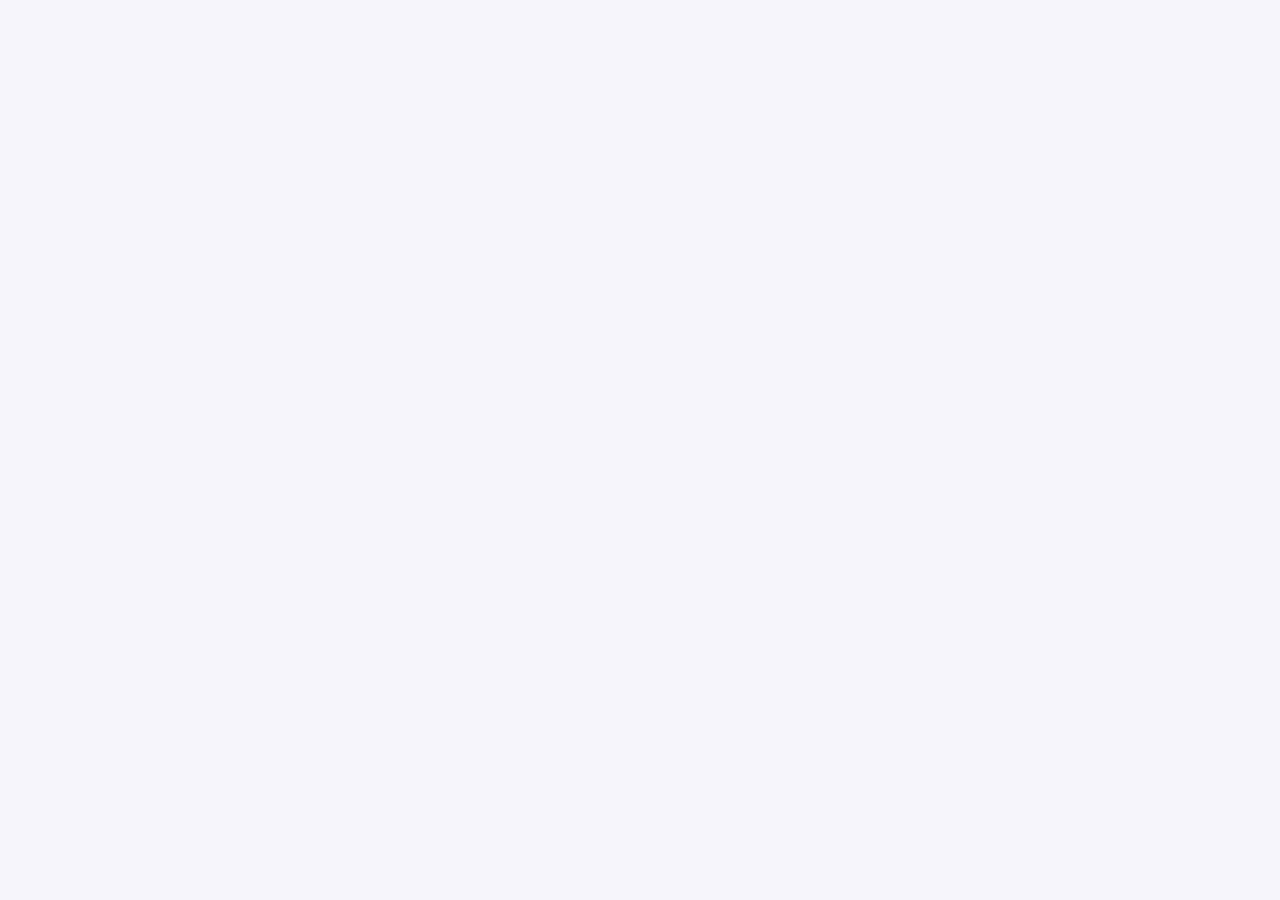
==== index.html @ eeeee3c4 "Add Masaha classroom platform prototype and lesson workspace" ====
<!doctype html><html lang="ar" dir="rtl"><head><meta charset="utf-8"><meta name="viewport" content="width=device-width, initial-scale=1, viewport-fit=cover"><meta name="theme-color" content="#F6F5FB"><meta name="description" content="مساحة، مكان المعلمة الهادئ لإدارة الدروس والصفوف والحصص"><link rel="manifest" href="manifest.webmanifest"><link rel="icon" href="assets/icon.svg" type="image/svg+xml"><link rel="stylesheet" href="assets/style.css"><link rel="stylesheet" href="assets/reference-refresh.css"><link rel="stylesheet" href="assets/verified-palette.css"><link rel="stylesheet" href="assets/experience.css"><title>مساحة | مساحة المعلمة</title></head><body><div id="app"></div><div id="toast" aria-live="polite"></div><script src="assets/media-store.js" defer></script><script src="assets/app.js" defer></script></body></html>
---- assets/style.css ----
*{box-sizing:border-box}html{scroll-behavior:smooth}body{margin:0;background:#f8f9fb;color:#24354a;font-family:-apple-system,BlinkMacSystemFont,"Segoe UI",Tahoma,Arial,sans-serif;font-size:14px}button,input,select,textarea{font:inherit}button{cursor:pointer}button:disabled{opacity:.4;cursor:not-allowed}a{color:inherit;text-decoration:none}svg{display:block}[hidden]{display:none!important}:root{--blue:#345b8b;--sky:#d7edf5;--ink:#24354a;--mute:#8292a4;--line:#e7ebf0;--soft:#f5f7fa;--white:#fff;--mint:#c8eae2}body.dark{--ink:#f1f6fc;--mute:#a8bbd0;--line:#354458;--soft:#1e2b3c;--white:#233348;background:#192638;color:var(--ink)}.shell{min-height:100vh;display:grid;grid-template-columns:218px minmax(0,1fr)}.rail{background:#f0f4f8;border-left:1px solid #e3eaf2;padding:24px 13px;position:sticky;top:0;height:100vh;overflow:auto;display:flex;flex-direction:column}.logo{display:flex;align-items:center;gap:11px;padding:0 10px 34px}.logo-mark{height:39px;width:39px;border-radius:13px;background:#345b8b;color:white;display:grid;place-items:center;font-size:23px;font-weight:700;position:relative}.logo-mark:after{content:'';width:7px;height:7px;background:#b6e6df;position:absolute;top:7px;left:7px;border-radius:50%}.logo strong{font-size:22px;letter-spacing:-.8px}.logo small{display:block;color:#8997a8;font-size:10px}.rail-label{font-size:10px;color:#92a2b4;padding:15px 13px 8px}.nav{display:flex;flex-direction:column;gap:3px}.nav button{width:100%;background:transparent;border:0;border-radius:11px;color:#61758e;display:flex;align-items:center;gap:11px;text-align:right;padding:11px 12px;font-size:12px}.nav button.active{background:#dce7f3;color:#274c7a;font-weight:700}.nav button:hover:not(.active){background:#e8eef5}.nav svg{width:18px;height:18px;stroke-width:1.65}.rail-bottom{margin-top:auto;padding:14px 7px 0}.profile-mini{display:flex;align-items:center;gap:10px;padding:11px;border-top:1px solid #dce4ee}.avatar{width:35px;height:35px;border-radius:13px;display:grid;place-items:center;background:#cfdeeb;color:#345b8b;font-size:17px}.profile-mini small{display:block;color:#8495a8;font-size:10px}.workspace{min-width:0;padding:29px clamp(20px,4vw,67px) 60px;max-width:1620px;width:100%;margin:auto}.topline{display:flex;align-items:center;justify-content:space-between;gap:12px;margin-bottom:35px}.bread{font-size:12px;color:#8a98a9}.topcontrols{display:flex;align-items:center;gap:9px}.iconbutton{height:40px;min-width:40px;background:var(--white);border:1px solid var(--line);color:var(--ink);border-radius:13px;display:inline-flex;align-items:center;justify-content:center;gap:7px;padding:0 12px}.iconbutton svg{width:18px;height:18px}.date-line{color:#657890;font-size:12px;margin-inline:10px}.section-kicker{letter-spacing:.1px;color:#8799ae;font-size:11px}.welcome{display:flex;gap:20px;align-items:flex-end;justify-content:space-between;margin-bottom:35px}.welcome h1{font-size:clamp(28px,3.25vw,48px);font-weight:700;letter-spacing:-1px;line-height:1.3;margin:5px 0 10px}.welcome p{margin:0;color:#8392a4;font-size:14px}.welcome .dayflower{width:91px;height:91px;flex:0 0 auto;opacity:.94}.line-heading{display:flex;align-items:center;justify-content:space-between;gap:12px;margin-bottom:16px}.line-heading h2{font-size:18px;margin:0}.line-heading .sub{font-size:11px;color:#94a2b0}.textbutton{border:0;background:none;color:#466b98;font-size:12px;padding:6px}.dashboard-flow{display:grid;grid-template-columns:minmax(0,1.6fr) minmax(275px,.9fr);gap:31px;align-items:start}.mainstack,.sidestack{min-width:0;display:flex;flex-direction:column;gap:31px}.lesson-feature{background:#e9eff7;border:1px solid #dfe7f1;border-radius:23px;min-height:280px;padding:29px 33px;position:relative;overflow:hidden;display:flex;flex-direction:column;justify-content:space-between}.lesson-feature:before{content:'';position:absolute;left:-65px;bottom:-110px;width:290px;height:290px;border:37px solid #dce7f3;border-radius:50%;opacity:.9}.lesson-feature:after{content:'';position:absolute;left:122px;top:-53px;width:115px;height:115px;border:1px solid #bfd4e6;border-radius:50%}.feature-meta{display:flex;align-items:center;gap:8px;position:relative;z-index:1;color:#627d9b;font-size:11px}.pulse{width:8px;height:8px;background:#6eaa94;border-radius:50%}.feature-main{position:relative;z-index:1;display:flex;align-items:center;justify-content:space-between;gap:12px}.feature-main h2{font-size:clamp(24px,3vw,35px);margin:6px 0}.feature-main p{margin:0;color:#6b829c}.countdown{font-size:clamp(27px,4vw,44px);font-variant-numeric:tabular-nums;font-weight:700;direction:ltr;letter-spacing:-1px;white-space:nowrap}.countdown small{font-size:11px;font-weight:400;display:block;letter-spacing:0;text-align:center;direction:rtl;color:#7890aa}.feature-bottom{display:flex;align-items:center;justify-content:space-between;gap:10px;position:relative;z-index:1}.pill{display:inline-flex;align-items:center;gap:6px;border:1px solid #ceddec;border-radius:999px;padding:6px 11px;font-size:10px;color:#58728e;background:#f7fafd}.solid{background:#345b8b;border:1px solid #345b8b;color:white;border-radius:12px;padding:11px 17px}.softbtn{background:#eef3f8;border:1px solid #dfe9f3;border-radius:12px;padding:10px 14px;color:#345b8b}.progress-track{height:3px;background:#cfdeeb;border-radius:99px;overflow:hidden;position:absolute;bottom:0;right:0;left:0}.progress-track i{display:block;height:100%;background:#4676ac;width:0;transition:width .7s}.timeline{position:relative;border-top:1px solid var(--line);padding-top:16px;display:grid;grid-template-columns:repeat(auto-fit,minmax(115px,1fr));gap:7px}.slot{background:none;border:0;text-align:right;padding:10px 11px;border-radius:10px;position:relative;min-height:94px}.slot:before{content:'';position:absolute;right:13px;top:-21px;width:9px;height:9px;border-radius:50%;background:#c8d3df;border:3px solid #f8f9fb}.slot.active{background:#e8eff7}.slot.active:before{background:#3a689b}.slot small{color:#91a0b0;font-size:10px}.slot strong{display:block;margin:8px 0 3px;font-size:13px}.slot em{display:block;font-style:normal;font-size:11px;color:#8a9caf}.tool-strip{display:grid;grid-template-columns:repeat(4,minmax(0,1fr));gap:4px;border-top:1px solid var(--line);border-bottom:1px solid var(--line);padding:18px 0}.tool-link{display:flex;flex-direction:column;align-items:center;gap:11px;background:none;border:0;border-radius:12px;padding:9px 4px;font-size:11px;color:#566e87}.tool-link:hover{background:#edf3f8}.toolglyph{width:50px;height:50px;background:#e5edf6;border-radius:17px;display:grid;place-items:center;color:#3d6a98}.toolglyph svg{height:22px;width:22px;stroke-width:1.7}.tool-link:nth-child(2) .toolglyph{background:#e5f3ef;color:#518d80}.tool-link:nth-child(3) .toolglyph{background:#f5ede3;color:#9a8059}.tool-link:nth-child(4) .toolglyph{background:#ece9f6;color:#8171a5}.list-clean{padding:0;margin:0;list-style:none}.taskitem{display:flex;align-items:center;gap:11px;padding:13px 0;border-bottom:1px solid var(--line)}.check{height:20px;width:20px;border:1.5px solid #b6c6d7;border-radius:7px;background:#fff;color:#fff;flex:0 0 auto;display:grid;place-items:center;padding:0}.check.checked{background:#3f7893;border-color:#3f7893}.taskitem .copy{flex:1;min-width:0}.taskitem .copy b{font-weight:400;font-size:13px;display:block;white-space:nowrap;overflow:hidden;text-overflow:ellipsis}.taskitem .copy b.finished{text-decoration:line-through;color:#9aa7b7}.taskitem small{font-size:10px;color:#9aa7b7}.taskitem .priority{font-size:11px;color:#b2738b}.light-more{border:0;background:transparent;color:#8197ad;padding:6px}.task-actions{display:flex;gap:6px;margin-top:15px;align-items:center}.dropbox{background:#fff;border:1px solid #e7ebf0;border-radius:16px;padding:12px 15px}.drop-head{width:100%;display:flex;align-items:center;justify-content:space-between;text-align:right;border:0;background:transparent;padding:0;font-weight:700;color:#344d67}.drop-content{padding-top:13px}.muted{color:#8b9cac;font-size:11px}.mini-calendar{display:grid;grid-template-columns:repeat(7,minmax(0,1fr));gap:5px;margin:14px 0}.mini-calendar span,.mini-calendar button{display:grid;place-items:center;aspect-ratio:1;border:0;background:transparent;border-radius:10px;font-size:11px}.mini-calendar .weekday{color:#98a9b9;font-size:10px;aspect-ratio:auto}.mini-calendar .today{background:#345b8b;color:white}.mini-calendar .event{border:1px solid #b1d3dc}.mini-calendar .blank{visibility:hidden}.notice-line{padding:12px 0;border-bottom:1px solid var(--line);display:flex;gap:10px;align-items:flex-start}.notice-line:last-child{border-bottom:0}.notice-dot{width:7px;height:7px;border-radius:50%;background:#7d9fc2;margin-top:6px;flex:0 0 auto}.notice-line b{display:block;font-size:12px;font-weight:400}.notice-line small{color:#98a7b6;font-size:10px}.glass-note{background:#f0f5fa;border-radius:15px;padding:16px 18px;color:#627d99;font-size:12px}.page-header{display:flex;align-items:flex-end;justify-content:space-between;gap:14px;margin-bottom:27px}.page-header h1{font-size:clamp(25px,3vw,36px);margin:5px 0 0}.page-header p{margin:7px 0 0;color:#8798a9}.page-body{display:grid;gap:18px}.layout-two{display:grid;grid-template-columns:minmax(0,1.5fr) minmax(270px,.9fr);gap:22px;align-items:start}.paper{border:1px solid var(--line);background:var(--white);border-radius:18px;padding:22px}.paper h3{margin:0 0 16px;font-size:16px}.row{display:flex;align-items:center;gap:10px;flex-wrap:wrap}.between{justify-content:space-between}.stack{display:flex;flex-direction:column;gap:10px}.field{display:flex;flex-direction:column;gap:6px;min-width:0;flex:1}.field label{color:#7e91a7;font-size:11px}.field input,.field select,.field textarea,textarea.editor{width:100%;min-height:39px;border:1px solid var(--line);background:var(--white);color:var(--ink);border-radius:11px;padding:10px 11px;outline:none}.field textarea{min-height:95px;resize:vertical}.field input:focus,.field textarea:focus,.field select:focus{border-color:#6998c6}.table-wrap{overflow-x:auto}table{border-collapse:collapse;width:100%;font-size:12px}th{font-weight:400;text-align:right;color:#9da9b5;border-bottom:1px solid var(--line);padding:12px}td{padding:13px 12px;border-bottom:1px solid var(--line)}tr:last-child td{border-bottom:0}.tag{border-radius:999px;background:#ebf2f8;color:#587a9c;padding:5px 9px;white-space:nowrap;font-size:10px}.tag.good{background:#e7f5ee;color:#477969}.tag.warn{background:#fff1e5;color:#a57e55}.clickrow{cursor:pointer}.clickrow:hover{background:#f8fafc}.segmented{display:flex;gap:4px;background:#f0f4f8;border-radius:12px;padding:4px;flex-wrap:wrap}.segmented button{border:0;background:transparent;color:#667e94;border-radius:9px;padding:9px 12px}.segmented button.selected{background:#fff;color:#345b8b;box-shadow:0 1px 5px #203b5714}.empty{padding:35px 15px;color:#9cabb9;text-align:center}.two-cards{display:grid;grid-template-columns:repeat(2,minmax(0,1fr));gap:15px}.lesson-row{padding:17px 0;border-bottom:1px solid var(--line);display:flex;align-items:center;gap:13px}.lesson-row:last-child{border-bottom:0}.number-marker{min-width:37px;height:37px;border-radius:12px;background:#eaf2f9;display:grid;place-items:center;color:#4b76a0}.lesson-row .grow{flex:1}.lesson-row b{font-size:13px;font-weight:700}.lesson-row small{color:#92a1b0;font-size:11px;display:block;margin-top:4px}.filepicker{border:1px dashed #b6c9db;border-radius:15px;background:#f9fbfd;padding:22px;text-align:center}.filepicker input{width:100%;max-width:300px}.student-scene{border-radius:24px;background:#fff9ef;border:1px solid #f1e7d7;padding:24px;position:relative;overflow:hidden}.kid-hero{display:grid;grid-template-columns:1fr 210px;align-items:center;gap:20px;min-height:220px}.kid-hero h1{color:#4b627a;font-size:clamp(26px,4vw,43px);line-height:1.4;margin:9px 0}.kid-hero p{color:#8e8c91;margin:0}.kid-art{max-width:210px;width:100%;height:auto}.kid-title{font-size:19px;margin:0 0 13px}.kid-options{display:grid;grid-template-columns:repeat(3,minmax(0,1fr));gap:12px}.kid-action{border:1px solid #e9dccc;background:#fffdf9;border-radius:17px;min-height:105px;padding:15px;display:flex;flex-direction:column;align-items:flex-start;gap:9px;text-align:right;color:#53667a}.kid-action svg{width:23px;height:23px;stroke:#7799a1}.kid-action:nth-child(2){background:#eaf7f3;border-color:#d2eae0}.kid-action:nth-child(3){background:#f0f0fb;border-color:#e2e2f0}.quiz-box{text-align:center;padding:30px 12px}.math-question{font-size:clamp(33px,5vw,65px);direction:ltr;margin:18px 0 22px;color:#48627d}.answer-options{display:grid;grid-template-columns:repeat(3,1fr);gap:10px;max-width:540px;margin:auto}.answer-options button{min-height:75px;border:1px solid #d5e2e8;border-radius:15px;background:#fff;color:#4c6780;font-size:26px}.answer-options button:hover{background:#e8f4ef}.projector-body{background:#fff9f1;min-height:100vh}.projector-view{min-height:100vh;padding:4vh 5vw;display:flex;flex-direction:column;justify-content:center;align-items:center;position:relative;overflow:hidden;color:#50637a;text-align:center}.projector-view:before{content:'';width:360px;height:360px;border:2px solid #e4efe7;position:absolute;top:-160px;right:-100px;border-radius:50%}.projector-view:after{content:'';width:320px;height:320px;background:#e9f4f1;position:absolute;left:-130px;bottom:-190px;border-radius:46%}.projector-top{position:absolute;top:4vh;right:5vw;left:5vw;display:flex;justify-content:space-between;align-items:center;color:#8299a5;font-size:clamp(14px,2vw,23px)}.projector-emoji{font-size:clamp(56px,9vw,140px);line-height:1.1;z-index:1}.projector-title{font-size:clamp(30px,4.5vw,72px);margin:15px 0;z-index:1}.projector-question{font-size:clamp(65px,11vw,165px);font-weight:700;direction:ltr;line-height:1.4;z-index:1}.projector-sub{font-size:clamp(18px,2.5vw,33px);color:#7c929d;z-index:1}.projector-answer{font-size:clamp(29px,5vw,70px);color:#418978;margin-top:15px;z-index:1}.projector-footer{position:absolute;bottom:4vh;color:#9aa9b6;z-index:1}.settings-drawer{position:fixed;inset:0 0 0 auto;width:min(440px,100vw);background:var(--white);box-shadow:-20px 0 70px #152c4340;z-index:120;padding:24px;overflow:auto}.shade{position:fixed;inset:0;background:#24354961;z-index:110}.modal-layer{position:fixed;inset:0;background:#15273a7c;z-index:140;display:flex;align-items:center;justify-content:center;padding:20px}.modal{background:var(--white);border-radius:21px;padding:25px;width:min(590px,100%);max-height:90vh;overflow:auto;box-shadow:0 20px 80px #0002}.modal h2{margin:0 0 19px;font-size:21px}.close{border:0;background:none;color:#8297a8;font-size:23px}.form-grid{display:grid;grid-template-columns:1fr 1fr;gap:13px}.switchline{display:flex;gap:11px;align-items:center;padding:13px 0;border-bottom:1px solid var(--line)}.switchline input{accent-color:#456d97;width:17px;height:17px}.switchline span{flex:1}.activity-strip{background:#edf5f6;border-radius:14px;padding:16px;display:flex;justify-content:space-between;align-items:center}.tools-grid{display:grid;grid-template-columns:repeat(3,minmax(0,1fr));gap:10px}.tool-tile{background:#fff;border:1px solid var(--line);border-radius:15px;min-height:105px;padding:14px;text-align:right;display:flex;flex-direction:column;justify-content:space-between;gap:10px}.tool-tile svg{width:25px;height:25px;color:#5588a3}.tool-tile small{color:#879aaa}.report-bars{display:flex;gap:12px;align-items:end;height:170px;border-bottom:1px solid #cddce9;padding:12px}.bar{flex:1;border-radius:8px 8px 0 0;background:#8db9d4;min-height:5px;position:relative}.bar span{position:absolute;top:-24px;right:0;left:0;text-align:center;font-size:10px}.history-row{padding:11px 0;border-bottom:1px solid var(--line);font-size:12px;display:flex;gap:10px;align-items:center}.chip{border:1px solid var(--line);background:var(--white);border-radius:999px;padding:6px 10px;font-size:11px}.chip.selected{background:#d9e9f3;color:#345b8b}.small-print{font-size:11px;color:#9aabba}.mobile-toggle{display:none}#toast{position:fixed;bottom:22px;left:24px;background:#294c70;color:white;border-radius:13px;padding:12px 18px;font-size:12px;z-index:300;opacity:0;pointer-events:none;transition:opacity .2s}#toast.show{opacity:1}.fullwidth{width:100%}.grow{flex:1}.nowrap{white-space:nowrap}.mt{margin-top:17px}.mb{margin-bottom:16px}.small{font-size:11px}.notice{background:#f0f5f9;border:1px solid #dfebf3;border-radius:12px;padding:11px 13px;color:#66829a}.placeholder{border:1px dashed #c9d7e3;border-radius:13px;padding:20px;color:#8e9eb0}.overflow{overflow:auto}.warntext{color:#ab7284}.goodtext{color:#438875}.circular{border-radius:50%}.article{max-width:790px;line-height:2}.article h2{margin:23px 0 7px}.shortcut-row{display:flex;justify-content:space-between;align-items:center;gap:10px;border-bottom:1px solid var(--line);padding:12px 0}.shortcut-row:last-child{border:0}.tooltip{font-size:10px;color:#9daab8}@media(max-width:1160px){.dashboard-flow,.layout-two{grid-template-columns:1fr}.sidestack{display:grid;grid-template-columns:repeat(2,minmax(0,1fr))}.kid-hero{grid-template-columns:1fr 170px}}@media(max-width:850px){.shell{display:block}.rail{position:fixed;right:0;top:0;bottom:0;width:255px;z-index:90;transform:translateX(110%);transition:transform .2s;box-shadow:-10px 0 40px #0002}.rail.open{transform:translateX(0)}.mobile-toggle{display:inline-flex}.workspace{padding:23px 20px 60px}.topline{margin-bottom:27px}.welcome{margin-bottom:29px}.date-line{display:none}}@media(max-width:590px){.workspace{padding:18px 15px 45px}.topline{margin-bottom:25px}.welcome .dayflower{width:58px;height:58px}.welcome h1{font-size:29px}.welcome p{font-size:12px}.lesson-feature{min-height:260px;padding:23px}.feature-main{align-items:flex-start;flex-direction:column}.countdown{font-size:30px}.countdown small{text-align:right}.feature-bottom{flex-wrap:wrap}.timeline{grid-template-columns:repeat(2,minmax(0,1fr))}.sidestack{grid-template-columns:1fr}.tool-strip{grid-template-columns:repeat(4,1fr)}.toolglyph{width:42px;height:42px;border-radius:14px}.tool-link{font-size:10px}.page-header{align-items:flex-start;flex-direction:column}.form-grid,.two-cards,.tools-grid{grid-template-columns:1fr}.paper{padding:17px}.kid-hero{grid-template-columns:1fr 105px;min-height:185px}.kid-hero h1{font-size:23px}.kid-options{grid-template-columns:1fr 1fr}.answer-options button{font-size:22px;min-height:68px}.date-line{display:none}}@media(prefers-reduced-motion:reduce){*,*:before,*:after{transition:none!important;animation:none!important}}

.fraction{display:inline-flex;vertical-align:middle;flex-direction:column;align-items:center;justify-content:center;line-height:1.05;font-size:.8em;margin-inline:.1em}.fraction .num{border-bottom:.065em solid currentColor;min-width:1.1em;text-align:center;padding:0 .12em .08em}.fraction .den{padding:.08em .12em 0;text-align:center}
---- assets/reference-refresh.css ----
/* MASAHA 2026 • Reference-driven refinement
   Source of visual language: user-provided math.zip (tokens.css); no backend copied.
   Flat cool canvas, restrained indigo / periwinkle, soft high-contrast interaction.
*/
:root{
 --m-bg:#F6F5FB;--m-surface:#FFFFFF;--m-ink:#242D48;--m-text2:#43527E;
 --m-muted:#657296;--m-primary:#4C5D90;--m-primary-hover:#41507C;
 --m-border:#E4E1F1;--m-border2:#D3CFE6;--m-tint:#F0EEF7;
 --m-blue:#EDF3FA;--m-rose:#F8F0F4;--m-teal:#EEF5F7;--m-lav:#F1F0F8;
 --m-shadow:0 4px 22px rgba(35,40,73,.045);--m-ease:cubic-bezier(.22,.8,.24,1);
 --blue:var(--m-primary);--sky:#DDE8F4;--ink:var(--m-ink);--mute:var(--m-muted);
 --line:var(--m-border);--soft:#FAF9FC;--white:#FFFFFF;--mint:#DCEAEE;
}
html{background:var(--m-bg);-webkit-text-size-adjust:100%}
body:not(.projector-body){background:var(--m-bg);color:var(--m-ink);font-size:15px;line-height:1.75}
button,input,select,textarea{font-family:Ping,Tahoma,Arial,sans-serif}
button:focus-visible,a:focus-visible,input:focus-visible,textarea:focus-visible,select:focus-visible{outline:3px solid #98B8D8;outline-offset:3px}
button,a{transition:background-color .19s var(--m-ease),border-color .19s var(--m-ease),color .19s var(--m-ease),transform .19s var(--m-ease),box-shadow .19s var(--m-ease)}
button:active:not(:disabled){transform:scale(.985)}
/* Desktop: quieter, brighter editorial shell */
.rail{background:#FAF9FC;border-left:1px solid var(--m-border);padding-top:23px}
.logo{padding-bottom:29px}.logo strong{color:var(--m-ink)}.logo small,.rail-label{color:var(--m-muted)}
.logo-mark{background:var(--m-primary);border-radius:13px}
.logo-mark:after{background:#D6B9CF}
.nav button{min-height:45px;color:var(--m-text2);font-size:13px;border-radius:13px}
.nav button.active{background:#E9EEF6;color:var(--m-ink);font-weight:700}
.nav button:hover:not(.active){background:#F0EEF7;color:var(--m-ink)}
.rail .profile-mini{border-color:var(--m-border)}.avatar{background:#E4E1F1;color:var(--m-primary)}
.workspace{max-width:1490px;padding-top:26px}
.bread,.date-line{color:var(--m-muted)}.topline{margin-bottom:30px}
.iconbutton{background:#fff;border-color:var(--m-border);border-radius:13px;min-height:44px}
.iconbutton:hover{background:var(--m-lav);border-color:var(--m-border2);color:var(--m-primary)}
.welcome{margin-bottom:34px}.welcome h1{color:var(--m-ink);letter-spacing:0;font-weight:700}
.welcome p{color:var(--m-muted);font-size:14px}.section-kicker{color:var(--m-muted)}
.line-heading h2{font-size:18px;color:var(--m-ink)}.line-heading .sub{color:var(--m-muted)}
.textbutton{color:var(--m-primary);font-size:13px;border-radius:8px}.textbutton:hover{background:var(--m-lav)}
.dashboard-flow{gap:clamp(18px,2.5vw,38px)}.mainstack,.sidestack{gap:clamp(24px,2.6vw,37px)}
/* Main lesson is prominent, but no garish gradient or bulky decorative overlays */
.lesson-feature{background:#E9EEF6;border:1px solid #D3CFE6;border-radius:22px;min-height:266px;padding:28px 32px;box-shadow:var(--m-shadow)}
.lesson-feature:before{border-color:rgba(140,159,219,.14);border-width:24px;left:-96px;bottom:-155px}
.lesson-feature:after{border-color:rgba(76,93,144,.16)}
.feature-meta,.feature-main p,.countdown small{color:#586A91}
.pulse{background:#709C9F}
.feature-main h2{color:#242D48}.countdown{color:#354978;letter-spacing:0}
.solid{background:var(--m-primary);border-color:var(--m-primary);border-radius:12px;box-shadow:none}
.solid:hover{background:var(--m-primary-hover);border-color:var(--m-primary-hover)}
.softbtn{background:var(--m-lav);border-color:var(--m-border);color:var(--m-primary);border-radius:12px}
.softbtn:hover{background:#E4E1F1;border-color:var(--m-border2)}
.pill{border-color:#D3CFE6;background:#FAF9FC;color:var(--m-text2)}
.progress-track{background:#D3CFE6}.progress-track i{background:#7A8AC0}
.timeline{border-color:var(--m-border);gap:8px}.slot{border-radius:13px;min-height:91px}
.slot:before{border-color:var(--m-bg);background:#CBC8DD}
.slot.active{background:var(--m-lav)}.slot.active:before{background:#6A7FC4}
.slot:hover{background:#F0EEF7}
.slot small,.slot em{color:var(--m-muted)}.slot strong{color:var(--m-ink)}
/* Tools as an open, touch-friendly row rather than huge colored blocks */
.tool-strip{border-color:var(--m-border);gap:7px}.tool-link{border-radius:15px;min-height:104px;color:var(--m-text2);font-size:12px}
.tool-link:hover{background:#F0EEF7;transform:translateY(-2px)}
.toolglyph{background:#E4E1F1;color:#4C5D90;border-radius:15px;width:52px;height:52px}
.tool-link:nth-child(2) .toolglyph{background:#DCEAEE;color:#487C88}
.tool-link:nth-child(3) .toolglyph{background:#F0E2EB;color:#95617C}
.tool-link:nth-child(4) .toolglyph{background:#DDE8F4;color:#597BAB}
/* Low-noise task workflow and collapsed previews */
.taskitem{border-bottom-color:var(--m-border);min-height:56px}.taskitem .copy b{color:var(--m-ink);font-size:14px}
.taskitem small{color:var(--m-muted)}.check{border-color:#B9B4D3;background:#fff;border-radius:7px}
.check.checked{background:#4C5D90;border-color:#4C5D90}.taskitem .priority{color:#94497B}
.dropbox{background:#fff;border-color:var(--m-border);border-radius:17px;box-shadow:var(--m-shadow)}
.drop-head{color:var(--m-ink);min-height:32px}.dropbox:focus-within{border-color:#CBC5E2}
.muted{color:var(--m-muted)}
.mini-calendar .today{background:var(--m-primary)}.mini-calendar .event{border-color:#B98FAE;background:#F8F0F4}
.mini-calendar button:hover{background:#F0EEF7}.notice-line{border-color:var(--m-border)}.notice-dot{background:#8C9FDB}
.glass-note{background:var(--m-lav);color:var(--m-text2)}
.page-header h1,.paper h3{color:var(--m-ink)}.page-header p{color:var(--m-muted)}
.paper{border-color:var(--m-border);border-radius:19px;box-shadow:var(--m-shadow)}
.field label{color:var(--m-text2)}.field input,.field select,.field textarea,textarea.editor{border-color:var(--m-border2);border-radius:12px;background:#fff;color:var(--m-ink);min-height:44px}
.field input:focus,.field select:focus,.field textarea:focus{border-color:#8C9FDB;box-shadow:0 0 0 3px rgba(140,159,219,.17)}
.notice{border-color:var(--m-border);background:var(--m-lav)}.shortcut-row{border-color:var(--m-border)}
/* Thematic pages: soften every repeated surface rather than just change the main canvas */
.tools-grid .tool-tile,.two-cards .paper{border-color:var(--m-border)}
.settings-drawer{background:#fff;color:var(--m-ink)}.shade{background:rgba(36,45,72,.38)}
/* Child and projector remain separate experiences. More lively, still gentle. */
.student-scene{background:#F8F5FC;color:#242D48;border-color:#E4E1F1}
.quiz-box{background:#F8F5FC}
.projector-body{background:#F8F5FC;color:#242D48}
.projector-view{background:#FCFAFF;color:#242D48}
.projector-top{color:#657296}.projector-title{color:#4C5D90}
.projector-question{color:#242D48}.projector-answer{color:#335B65}
/* Don't allow contrast or spacing to collapse on touch layouts */
@media(max-width:900px){.workspace{padding:18px 17px 52px}.dashboard-flow{gap:24px}.lesson-feature{padding:24px}.rail{box-shadow:-12px 0 40px rgba(36,45,72,.08)}}
@media(max-width:600px){.welcome h1{font-size:29px}.lesson-feature{padding:21px 19px;min-height:245px;border-radius:19px}.tool-link{min-height:90px}.toolglyph{width:44px;height:44px}.workspace{padding-inline:14px}.taskitem .copy b{white-space:normal}}
@media(prefers-reduced-motion:reduce){*,*::before,*::after{animation-duration:.01ms!important;transition-duration:.01ms!important;scroll-behavior:auto!important}}
---- assets/verified-palette.css ----
/* Token-accurate palette from supplied math.zip/assets/css/tokens.css. No gradients. */
:root { --blue:#4C5D90; --sky:#DDE8F4; --ink:#242D48; --mute:#586BA5; --line:#E4E1F1; --soft:#FAF9FC; --white:#FFFFFF; --mint:#DCEAEE; }
html, body:not(.projector-body), body:not(.projector-body).dark { background:#F6F5FB!important; color:#242D48!important; }
.rail {background:#FAF9FC!important;border-left:1px solid #E4E1F1!important}
.logo-mark, .solid, .btn.primary, .primary {background:#4C5D90!important;color:#fff!important;border-color:#4C5D90!important}
.nav button.active {background:#E9EEF6!important;color:#242D48!important}
.nav button:hover:not(.active) {background:#F0EEF7!important;color:#242D48!important}
.workspace,.page-body,.shell {color:#242D48}
.lesson-feature {background:#E9EEF6!important;border:1px solid #D3CFE6!important;color:#242D48!important}
.lesson-feature h2,.feature-main h2 {color:#242D48!important}
.paper,.dropbox,.timeline,.mini-calendar,.tool-strip,.tool-tile {background:#fff;border-color:#E4E1F1!important}
.toolglyph {background:#E4E1F1!important;color:#4C5D90!important}
.tool-link:nth-child(2) .toolglyph {background:#DCEAEE!important;color:#426E7C!important}
.tool-link:nth-child(3) .toolglyph {background:#F0E2EB!important;color:#855E78!important}
.tool-link:nth-child(4) .toolglyph {background:#DDE8F4!important;color:#4C5D90!important}
button:focus-visible,a:focus-visible,input:focus-visible {outline:3px solid #8C9FDB!important;outline-offset:2px}
.iconbutton,.softbtn,.chip {background:#fff;color:#43527E;border-color:#E4E1F1}
.iconbutton:hover,.softbtn:hover {background:#F1F0F8!important}
.taskitem,.notice-line{border-color:#E4E1F1!important}
.check.checked,.mini-calendar .today {background:#4C5D90!important;color:#fff!important}
.tag,.pill {background:#EDF3FA!important;color:#43527E!important;border-color:#C9D9EB!important}
.projector-body{background:#F6F5FB!important;color:#242D48!important}
.projector-view{background:#F6F5FB!important;color:#242D48!important}
.projector-view:before {border-color:#E4E1F1!important}
.projector-view:after {background:#EEF5F7!important}
.projector-title,.projector-question {color:#242D48!important}
.projector-sub,.projector-top,.projector-footer {color:#586BA5!important}
.projector-answer {color:#335B65!important}
.student-scene {background:#F1F0F8!important;border-color:#E4E1F1!important}
.kid-action {background:#fff!important;border-color:#E4E1F1!important}
.kid-action:nth-child(2) {background:#EEF5F7!important}
.kid-action:nth-child(3) {background:#F8F0F4!important}
/* Explicitly neutralize legacy accidental gradients */
*[style*="linear-gradient"],*[style*="radial-gradient"]{background-image:none!important}
---- assets/experience.css ----
/* مساحة — polished workflow layer. Project palette is sourced from math.zip tokens.css. */
:root{--exp-ink:#242D48;--exp-primary:#4C5D90;--exp-muted:#586BA5;--exp-border:#E4E1F1;--exp-soft:#F6F5FB;--exp-lav:#F1F0F8;--exp-blue:#EDF3FA;--exp-teal:#EEF5F7;--exp-mauve:#F8F0F4;--exp-ease:cubic-bezier(.2,.72,.25,1)}
html{scroll-behavior:smooth}body{font-size:15px!important;line-height:1.75}button,input,textarea,select{font-family:Ping,'Segoe UI',Tahoma,sans-serif}button{transition:background .24s var(--exp-ease),transform .24s var(--exp-ease),border-color .24s var(--exp-ease)}button:hover:not(:disabled){transform:translateY(-1px)}button:active:not(:disabled){transform:translateY(0) scale(.985)}
.shell{grid-template-columns:232px minmax(0,1fr)}.rail{padding:28px 14px 16px!important;background:#FAF9FC!important;box-shadow:none}.rail-label{font-size:11px;letter-spacing:0;color:#8B94AE!important}.nav{gap:5px}.nav button{min-height:43px;padding:10px 13px;border-radius:13px;font-size:13px;color:#586585;transition:.2s}.nav button.active{background:#E9EEF6!important;box-shadow:inset 3px 0 #4C5D90;color:#242D48!important}.nav button:hover:not(.active){background:#F0EEF7!important;transform:translateX(-2px)}.logo{padding-bottom:33px}.logo strong{font-size:25px}.logo small{font-size:11px}.workspace{padding-top:25px}.topline{margin-bottom:28px;padding-bottom:15px;border-bottom:1px solid #E4E1F1}.bread{color:#727C98}.crumb-sep{margin:0 5px;color:#B2B3C6}.iconbutton{height:43px;min-width:43px;border-radius:13px}.topcontrols{gap:8px}.date-line{font-size:12px}.page-header{align-items:center}.page-header h1{font-size:clamp(26px,2.8vw,38px)}.page-header p{font-size:13px;max-width:700px}
/* Dashboard is whitespace-led, not a pile of KPI cards */
.new-welcome{padding:33px clamp(18px,4vw,49px);border-radius:24px;border:1px solid #E4E1F1;background:#FFFFFF;position:relative;overflow:hidden;min-height:226px;align-items:center;margin-bottom:30px;isolation:isolate}.new-welcome h1{font-size:clamp(28px,3.1vw,43px);margin:10px 0 8px}.new-welcome p{max-width:530px;color:#65718F;font-size:14px;line-height:1.9}.new-welcome .section-kicker{font-size:12px}.welcome-actions{display:flex;gap:9px;margin-top:22px;flex-wrap:wrap}.welcome-art{position:absolute;left:32px;top:50%;transform:translateY(-50%);width:215px;height:165px;pointer-events:none}.welcome-art .arc{position:absolute;display:block;border:1px solid #CDD5EA;border-radius:50%;transform:rotate(-28deg)}.welcome-art .arc.a{width:186px;height:108px;top:25px;left:8px}.welcome-art .arc.b{width:145px;height:145px;top:8px;left:30px;border-color:#E7D7E5}.paper-pencil{font-size:95px;position:absolute;top:9px;left:70px;color:#8899C7;line-height:1;transform:rotate(-21deg);font-family:Georgia,serif}.welcome-art .dot{position:absolute;width:13px;height:13px;background:#B6C6DF;border-radius:50%}.welcome-art .dot.a{left:22px;top:28px}.welcome-art .dot.b{right:28px;bottom:14px;background:#D6B9CF}.new-dashboard{grid-template-columns:minmax(0,1.68fr) minmax(275px,.84fr);gap:30px}.new-dashboard .mainstack,.new-dashboard .sidestack{gap:29px}.line-heading{margin-bottom:13px}.line-heading h2{font-size:17px}.line-heading .sub{font-size:12px}.smart-feature{min-height:243px;padding:26px 30px;background:#EDF0F8!important;border:1px solid #DCE1EF!important;border-radius:22px}.smart-feature:before{width:270px;height:270px;border-color:#DDE4F1;opacity:.5}.smart-feature:after{display:none}.smart-feature .feature-main h2{font-size:clamp(22px,2.4vw,32px)}.smart-feature .feature-main p{font-size:13px}.smart-feature .countdown{font-size:clamp(26px,3vw,38px)}.smart-feature .feature-meta{font-size:12px}.smart-feature .solid,.solid{border-radius:12px;box-shadow:0 4px 10px #4C5D900C}.timeline{grid-template-columns:repeat(auto-fit,minmax(115px,1fr));border-color:#D8DCEC}.slot{min-height:92px}.slot.active{background:#F1F0F8;border:1px solid #E4E1F1}.slot:before{background:#BABED1;border-color:#F6F5FB}.slot.active:before{background:#4C5D90}
.quickbar{display:flex;flex-wrap:wrap;gap:8px;padding:14px 0;border-top:1px solid #E4E1F1;border-bottom:1px solid #E4E1F1}.quick-action{border:0;background:transparent;color:#445574;display:flex;gap:8px;align-items:center;border-radius:12px;padding:12px;min-height:53px;font-size:12px}.quick-action svg{color:#6778A4}.quick-action:hover{background:#F1F0F8}.smart-tasks{padding:0!important;overflow:hidden;box-shadow:0 4px 22px #2A315405}.smart-tasks .drop-head{padding:16px 18px!important;font-weight:700;font-size:14px}.smart-tasks .drop-content{padding:0 14px 13px}.smart-tasks .taskitem{font-size:13px}.gentle-notices{padding:5px 0;border-top:1px solid #E4E1F1}.gentle-notices .notice-line{padding:12px 0}.little-note{border-right:3px solid #BCB6D6;background:#F8F7FC;padding:17px 20px;border-radius:3px 15px 15px 3px}.little-note p{font-size:13px;color:#5C6888;line-height:1.9}.little-note .textbutton{padding-right:0}
/* The entire lesson lifecycle is one place and each stage can collapse. */
.lesson-hub{max-width:980px}.hub-intro{border-top:1px solid var(--exp-border);border-bottom:1px solid var(--exp-border);padding:20px 0;margin-bottom:35px}.eyebrow{font-size:11px;color:var(--exp-muted)}.hub-path{display:flex;align-items:center;gap:12px;margin-top:12px;flex-wrap:wrap;color:#6C7793;font-size:12px}.hub-path b{font-weight:700;color:#354469;margin-inline:6px}.hub-path i{font-style:normal;color:#B1B6CB;font-size:17px}.hub-sectiontitle{margin-bottom:10px}.hub-sectiontitle h2{font-size:20px;margin:0}.hub-sectiontitle p{font-size:12px;color:#8A93AC;margin:5px 0 0}.hub-lessons{margin-bottom:30px}.hub-lesson{width:100%;display:flex;align-items:center;gap:17px;background:transparent;border:0;border-bottom:1px solid var(--exp-border);padding:21px 10px;text-align:right;color:var(--exp-ink);border-radius:10px}.hub-lesson:hover{background:#F1F0F8}.hub-index{color:#8795B7;font-size:18px;font-variant-numeric:tabular-nums}.hub-lessoncopy{flex:1}.hub-lessoncopy strong{display:block;font-size:16px}.hub-lessoncopy small{font-size:12px;display:block;color:var(--exp-muted);margin-top:4px}.hub-open{font-size:12px;color:#4C5D90}.hub-inline{padding:21px 23px;background:#EEF5F7;border-radius:17px;display:flex;align-items:center;justify-content:space-between;gap:17px}.hub-inline b{font-size:16px}.hub-inline p{font-size:12px;color:#65778C;margin:3px 0 0}
.lesson-workbench{max-width:1100px}.lesson-topline{display:flex;justify-content:space-between;gap:10px;flex-wrap:wrap;margin:0 0 21px;font-size:12px;color:var(--exp-muted)}.work-step{background:#fff;border:1px solid #E4E1F1;border-radius:17px;margin-bottom:13px;overflow:hidden;transition:box-shadow .25s}.work-step[open]{box-shadow:0 10px 25px #28325E0A}.work-step summary{list-style:none;display:flex;align-items:center;gap:16px;padding:20px 22px;cursor:pointer}.work-step summary::-webkit-details-marker{display:none}.work-step summary>span:nth-child(2){flex:1}.work-step summary b{display:block;font-size:16px}.work-step summary small{display:block;font-size:12px;color:#8090A9;margin-top:2px}.step-no{font-variant-numeric:tabular-nums;display:grid;place-items:center;background:#EDF3FA;color:#526AA0;font-size:15px;width:43px;height:43px;border-radius:13px}.work-step:nth-of-type(2) .step-no{background:#F8F0F4;color:#895C7D}.work-step:nth-of-type(3) .step-no{background:#EEF5F7;color:#597E8A}.work-step:nth-of-type(4) .step-no{background:#F1F0F8;color:#716891}.chevron{color:#7383A8;font-size:18px;font-style:normal;transition:transform .24s}.work-step[open] .chevron{transform:rotate(180deg)}.step-body{border-top:1px solid #EEEAF5;padding:20px 23px 24px;animation:stepEnter .26s var(--exp-ease)}@keyframes stepEnter{from{opacity:.6;transform:translateY(-6px)}to{opacity:1;transform:none}}.prep-grid{display:grid;grid-template-columns:repeat(2,minmax(0,1fr));gap:17px}.prep-grid label{display:flex;flex-direction:column;gap:7px;color:#4C5874;font-size:12px;font-weight:700}.prep-grid textarea,.prep-grid input{min-width:0;min-height:45px;border:1px solid #DADDEA;border-radius:12px;background:#FCFBFE;padding:12px;color:#293651;font-size:13px;outline:none;resize:vertical}.prep-grid textarea{min-height:106px;line-height:1.8}.prep-grid textarea:focus,.prep-grid input:focus{border-color:#8795BB;box-shadow:0 0 0 3px #E9EEF6}.inline-end{display:flex;justify-content:flex-end;margin-top:16px}.resource-head{display:flex;justify-content:space-between;align-items:center;gap:20px;margin-bottom:15px}.resource-head h3{margin:0 0 4px}.resource-head p{font-size:12px;color:#7786A1;line-height:1.8;margin:0;max-width:650px}.resource-line{display:flex;align-items:center;gap:12px;padding:15px 3px;border-bottom:1px solid #E9E8F2}.resource-line>span:nth-child(2){flex:1;min-width:0;overflow-wrap:anywhere}.resource-line b{display:block;font-size:13px}.resource-line small{font-size:11px;color:#8994A8}.file-icon{width:39px;height:39px;background:#EDF3FA;color:#596F9C;border-radius:12px;display:grid;place-items:center}.scene-intro{display:flex;align-items:center;justify-content:space-between;gap:15px;margin-bottom:14px}.scene-intro p{font-size:12px;color:#65738C;max-width:620px;line-height:1.9}.scene-item{display:flex;align-items:center;gap:15px;border-bottom:1px solid #E8E7F0;padding:16px 2px}.scene-item:last-child{border-bottom:0}.scene-order{font-size:17px;color:#A3A7BF;min-width:30px}.scene-copy{flex:1;min-width:0}.scene-kind{display:block;font-size:10px;color:#7182A3;margin-bottom:3px}.scene-copy strong{display:block;font-size:14px}.scene-copy small{display:block;color:#8189A2;line-height:1.7;white-space:nowrap;overflow:hidden;text-overflow:ellipsis;max-width:500px}.scene-buttons{display:flex;flex-wrap:wrap;align-items:center;gap:3px}.little-control{border:1px solid #E4E1F1;background:#fff;border-radius:8px;width:31px;height:31px;color:#6678A5}.little-control:hover{background:#EDF3FA}.lesson-links{display:flex;flex-wrap:wrap;gap:11px}.step-tool{border:1px solid #E4E1F1;background:#FCFBFE;color:#445578;padding:14px 16px;display:flex;gap:10px;align-items:center;border-radius:12px;font-size:12px}.step-tool svg{color:#7587B1}.step-tool:hover{background:#F1F0F8}.lesson-footer-actions{background:#EDF3FA;border:1px solid #D7E2F0;border-radius:18px;padding:18px 22px;display:flex;align-items:center;gap:10px;margin-top:20px}.lesson-footer-actions>div{flex:1}.lesson-footer-actions b{font-size:15px}.lesson-footer-actions p{font-size:12px;color:#64758D;margin:3px 0 0}.control-stage{display:grid;grid-template-columns:1fr 220px;gap:14px;margin-bottom:25px}.display-preview{border:1px solid #E4E1F1;background:#EEF5F7;border-radius:20px;padding:28px 30px;min-height:200px}.display-preview h2{font-size:26px;margin:10px 0 5px}.display-preview p{color:#5E7186;font-size:15px;line-height:1.7}.preview-badge{font-size:11px;border-radius:50px;padding:5px 11px;background:#FFFFFF;color:#536581}.display-actions{background:#fff;border:1px solid #E4E1F1;border-radius:20px;padding:16px;display:flex;flex-direction:column;gap:7px}.display-actions h3{font-size:14px;margin:0 0 4px}.scene-picker{display:grid;grid-template-columns:repeat(3,minmax(0,1fr));gap:10px}.scene-picker button{border:1px solid #E4E1F1;background:#FCFBFE;min-height:83px;border-radius:13px;display:flex;flex-direction:column;gap:5px;padding:13px;text-align:right}.scene-picker button span{font-size:11px;color:#8993AA}.scene-picker button b{font-size:13px}.scene-picker button:hover{border-color:#B9C4DC;background:#F1F0F8}
.library-landing{display:grid;grid-template-columns:minmax(0,1fr) minmax(300px,.85fr);gap:26px;align-items:center;padding:28px 0 35px;margin-bottom:21px;border-bottom:1px solid #E4E1F1}.library-lead h2{font-size:clamp(23px,2.8vw,34px);margin:8px 0}.library-lead p{font-size:13px;color:#697892;max-width:470px;line-height:1.9}.library-types{display:grid;grid-template-columns:1fr 1fr;gap:9px}.library-type{background:#fff;border:1px solid #E4E1F1;border-radius:16px;padding:18px;display:flex;flex-direction:column;gap:6px}.library-type:nth-child(2){background:#EEF5F7}.library-type:nth-child(3){background:#F8F0F4}.library-type:nth-child(4){background:#F1F0F8}.library-type span{font-size:21px;color:#697D9D}.library-type b{font-size:14px}.library-type small{font-size:11px;color:#808BA5}.visually-hidden{position:absolute;width:1px;height:1px;opacity:0;overflow:hidden;clip-path:inset(50%)}
@media(max-width:1100px){.new-dashboard{grid-template-columns:1fr}.new-dashboard .sidestack{display:grid;grid-template-columns:1fr 1fr}.welcome-art{opacity:.5}.control-stage{grid-template-columns:1fr}.display-actions{flex-direction:row;flex-wrap:wrap}.display-actions h3{width:100%}}
@media(max-width:850px){.shell{display:block}.rail{position:fixed}.new-welcome{padding:25px}.welcome-art{width:130px;height:135px;left:5px;opacity:.22}.library-landing{grid-template-columns:1fr}.hub-path{gap:7px}}
@media(max-width:610px){.new-welcome{padding:23px 20px;min-height:0}.new-welcome h1{font-size:28px}.new-welcome p{font-size:13px}.welcome-art{display:none}.new-dashboard .sidestack{grid-template-columns:1fr}.smart-feature{padding:22px 19px;min-height:280px}.quickbar{gap:4px}.quick-action{padding:10px 9px;font-size:11px}.prep-grid{grid-template-columns:1fr}.work-step summary{padding:16px 12px;gap:9px}.work-step summary b{font-size:14px}.work-step summary small{font-size:11px}.step-no{width:35px;height:35px;min-width:35px;font-size:13px}.step-body{padding:16px 13px}.scene-item{flex-wrap:wrap;gap:8px}.scene-copy{flex-basis:calc(100% - 47px)}.scene-buttons{margin-right:42px}.lesson-footer-actions{flex-wrap:wrap;padding:17px}.lesson-footer-actions>div{flex-basis:100%}.hub-path i{display:none}.hub-path>span{background:#F1F0F8;padding:6px 8px;border-radius:8px;font-size:11px}.hub-inline{flex-wrap:wrap}.hub-open{font-size:10px}.scene-picker{grid-template-columns:1fr 1fr}.resource-head{flex-direction:column;align-items:flex-start}.page-header{margin-bottom:20px}.control-stage{grid-template-columns:1fr}.library-types{grid-template-columns:1fr 1fr}}
@media(prefers-reduced-motion:reduce){*{scroll-behavior:auto!important;animation:none!important;transition:none!important}}
.projector-scene-text{font-size:clamp(32px,5.4vw,86px)!important;direction:rtl!important;max-width:92vw;white-space:pre-wrap;line-height:1.5!important}

body,button,input,textarea,select{font-family:-apple-system,BlinkMacSystemFont,'Segoe UI',Tahoma,Arial,sans-serif!important}
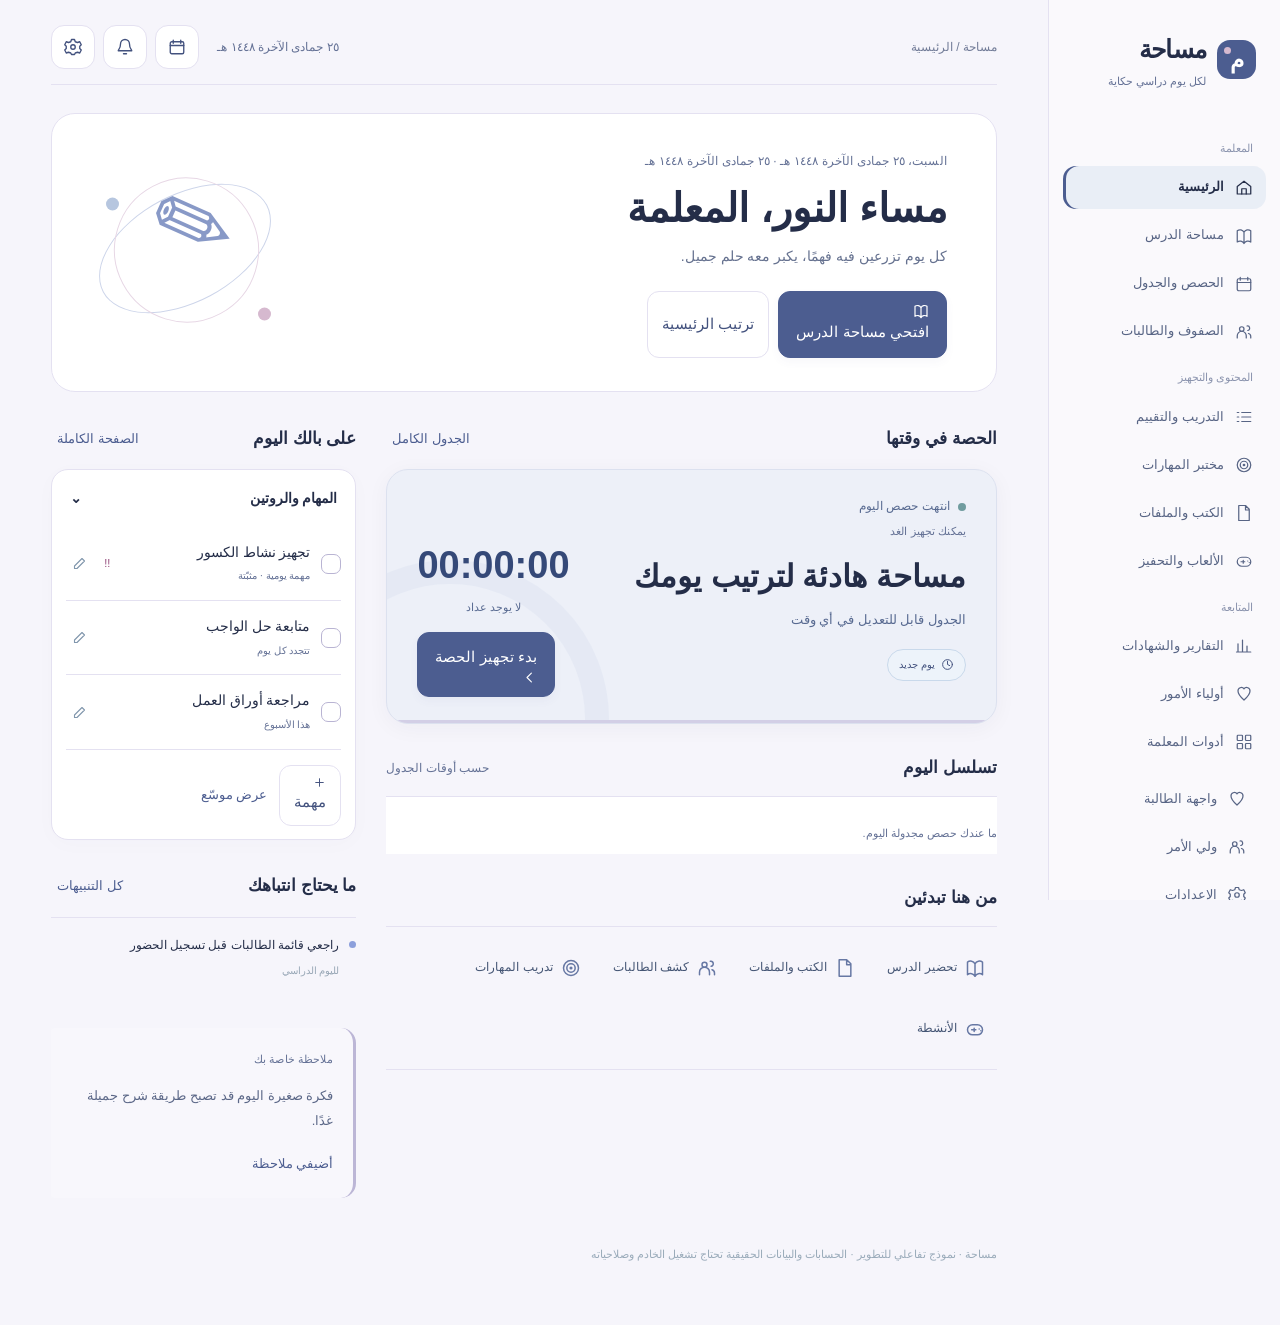
==== commit 4c5c4a31: "Fix Masaha blank screen: restore layout, navigation, and countdown helpers" ====
--- a/index.html
+++ b/index.html
@@ -1 +1 @@
-<!doctype html><html lang="ar" dir="rtl"><head><meta charset="utf-8"><meta name="viewport" content="width=device-width, initial-scale=1, viewport-fit=cover"><meta name="theme-color" content="#F6F5FB"><meta name="description" content="مساحة، مكان المعلمة الهادئ لإدارة الدروس والصفوف والحصص"><link rel="manifest" href="manifest.webmanifest"><link rel="icon" href="assets/icon.svg" type="image/svg+xml"><link rel="stylesheet" href="assets/style.css"><link rel="stylesheet" href="assets/reference-refresh.css"><link rel="stylesheet" href="assets/verified-palette.css"><link rel="stylesheet" href="assets/experience.css"><title>مساحة | مساحة المعلمة</title></head><body><div id="app"></div><div id="toast" aria-live="polite"></div><script src="assets/media-store.js" defer></script><script src="assets/app.js" defer></script></body></html>
+<!doctype html><html lang="ar" dir="rtl"><head><meta charset="utf-8"><meta name="viewport" content="width=device-width, initial-scale=1, viewport-fit=cover"><meta name="theme-color" content="#F6F5FB"><meta name="description" content="مساحة، مكان المعلمة الهادئ لإدارة الدروس والصفوف والحصص"><link rel="manifest" href="manifest.webmanifest"><link rel="icon" href="assets/icon.svg" type="image/svg+xml"><link rel="stylesheet" href="assets/style.css?v=20261106-restore-2"><link rel="stylesheet" href="assets/reference-refresh.css?v=20261106-restore-2"><link rel="stylesheet" href="assets/verified-palette.css?v=20261106-restore-2"><link rel="stylesheet" href="assets/experience.css?v=20261106-restore-2"><title>مساحة | مساحة المعلمة</title></head><body><div id="app"><main class="boot-fallback" style="max-width:720px;margin:70px auto;padding:24px;text-align:center;direction:rtl"><h1>مساحة المعلمة</h1><p>جاري تحميل الواجهة…</p><p><a href="?fresh=1" style="color:#4C5D90">إذا لم تظهر الصفحة، اضغطي هنا للتحديث</a></p></main></div><div id="toast" aria-live="polite"></div><script src="assets/media-store.js?v=20261106-restore-2" defer></script><script src="assets/app.js?v=20261106-restore-2" defer></script></body></html>
